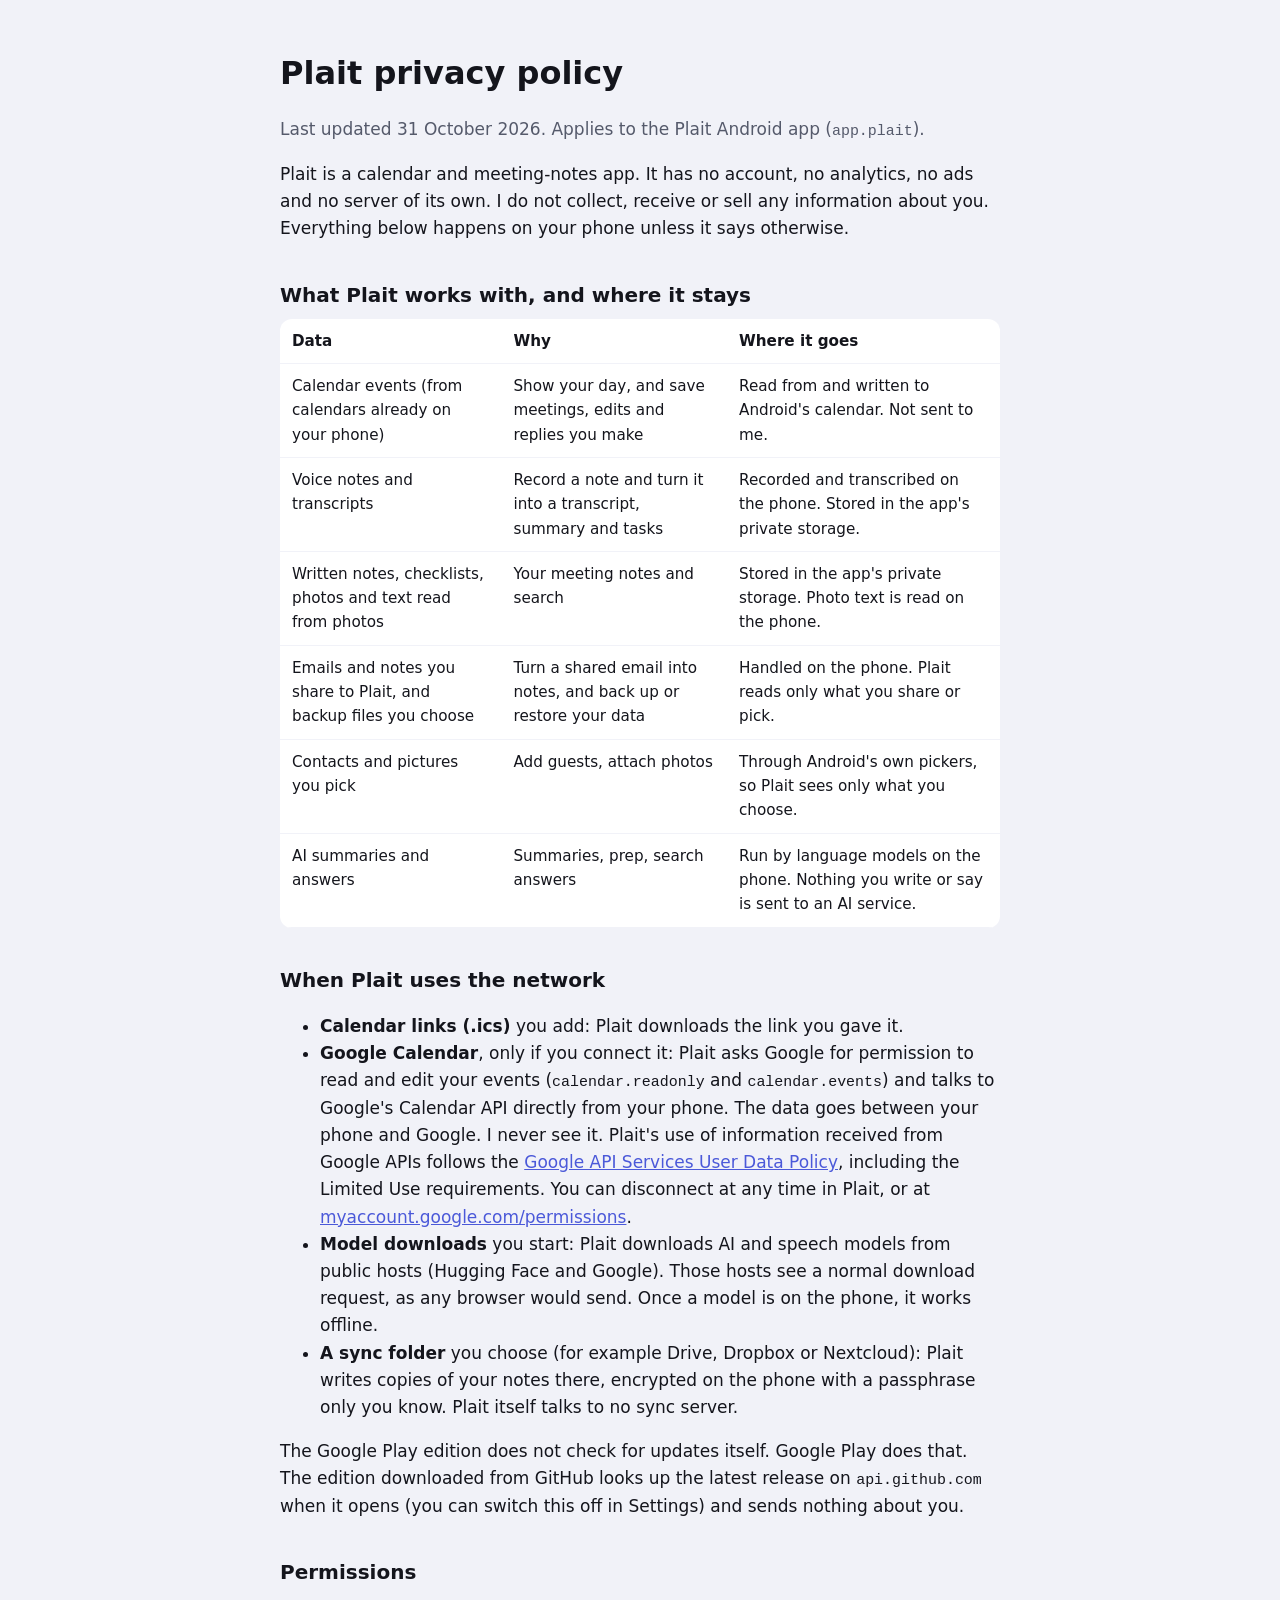
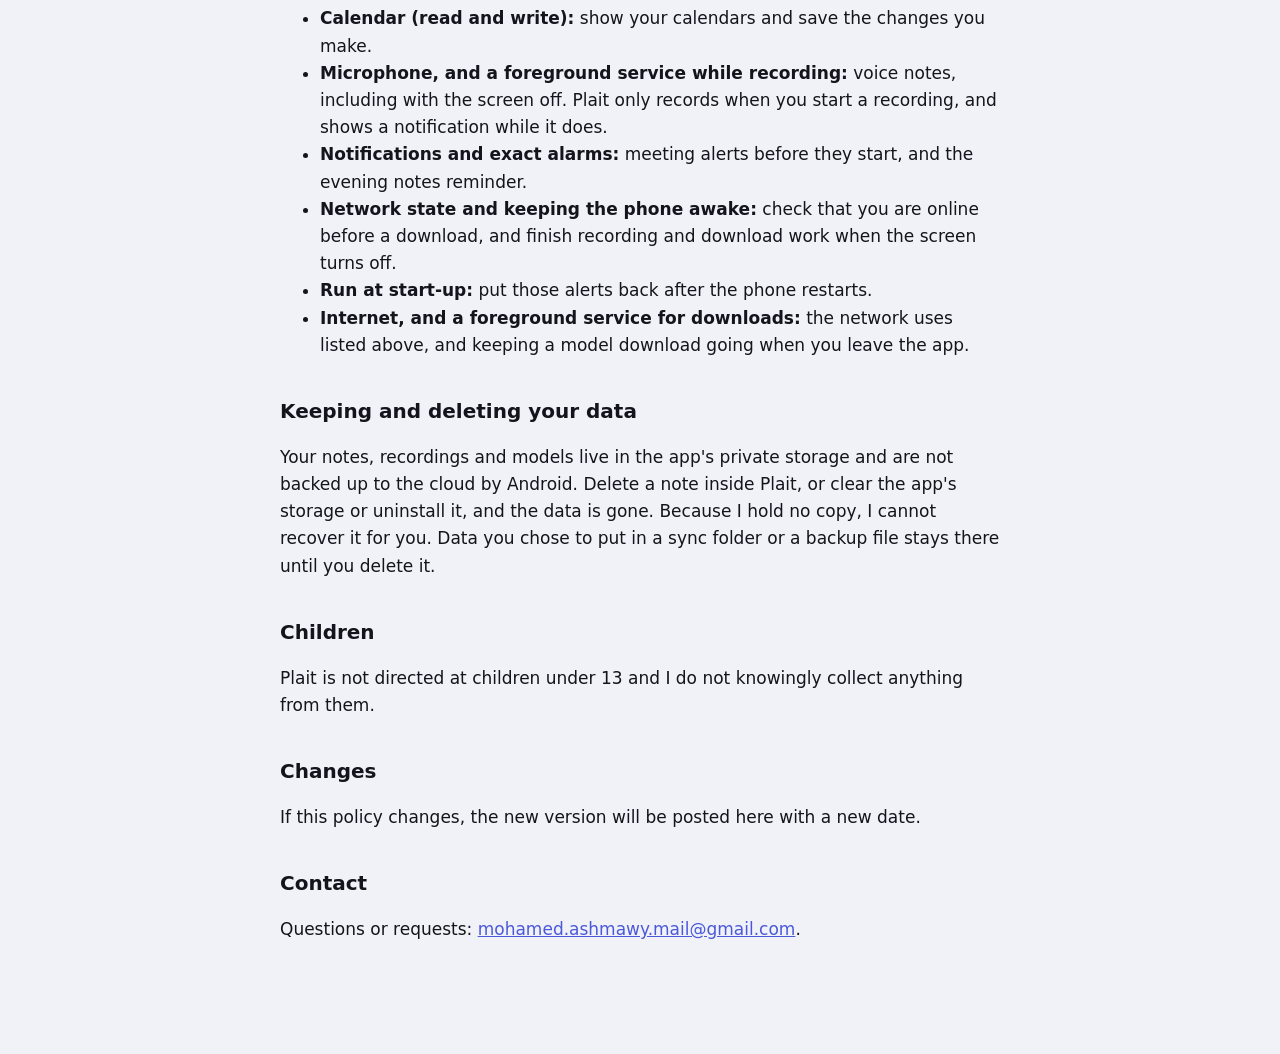
==== docs/privacy.html @ 7e1f2404 "Play edition: no self-updater, privacy page Co-Authored-By: Claude Sonnet 5.5 <noreply@anthropic.com" ====
<!doctype html>
<html lang="en">
<head>
<meta charset="utf-8">
<meta name="viewport" content="width=device-width,initial-scale=1">
<title>Plait privacy policy</title>
<link rel="icon" type="image/svg+xml" href="favicon.svg">
<style>
:root{color-scheme:light dark;--bg:#f1f2f8;--card:#fff;--ink:#14151c;--muted:#555a6b;--indigo:#4b59d9}
@media (prefers-color-scheme:dark){:root{--bg:#0d0e13;--card:#181a22;--ink:#eef0f6;--muted:#bcc1d1;--indigo:#aab4ff}}
body{margin:0;background:var(--bg);color:var(--ink);font:17px/1.6 system-ui,-apple-system,"Segoe UI",Roboto,sans-serif}
main{max-width:720px;margin:0 auto;padding:48px 16px 96px}
h1{font-size:2rem;margin:0 0 4px}h2{font-size:1.25rem;margin:36px 0 8px}
p,li{color:var(--ink)}.muted{color:var(--muted)}
a{color:var(--indigo)}
table{width:100%;border-collapse:collapse;background:var(--card);border-radius:12px;overflow:hidden}
th,td{text-align:left;vertical-align:top;padding:10px 12px;border-bottom:1px solid var(--bg);font-size:.95rem}
code{font-size:.88em}
</style>
</head>
<body>
<main>
<h1>Plait privacy policy</h1>
<p class="muted">Last updated 31 October 2026. Applies to the Plait Android app (<code>app.plait</code>).</p>

<p>Plait is a calendar and meeting-notes app. It has no account, no analytics, no ads and no server of its own. I do not collect, receive or sell any information about you. Everything below happens on your phone unless it says otherwise.</p>

<h2>What Plait works with, and where it stays</h2>
<table>
<tr><th>Data</th><th>Why</th><th>Where it goes</th></tr>
<tr><td>Calendar events (from calendars already on your phone)</td><td>Show your day, and save meetings, edits and replies you make</td><td>Read from and written to Android's calendar. Not sent to me.</td></tr>
<tr><td>Voice notes and transcripts</td><td>Record a note and turn it into a transcript, summary and tasks</td><td>Recorded and transcribed on the phone. Stored in the app's private storage.</td></tr>
<tr><td>Written notes, checklists, photos and text read from photos</td><td>Your meeting notes and search</td><td>Stored in the app's private storage. Photo text is read on the phone.</td></tr>
<tr><td>Emails and notes you share to Plait, and backup files you choose</td><td>Turn a shared email into notes, and back up or restore your data</td><td>Handled on the phone. Plait reads only what you share or pick.</td></tr>
<tr><td>Contacts and pictures you pick</td><td>Add guests, attach photos</td><td>Through Android's own pickers, so Plait sees only what you choose.</td></tr>
<tr><td>AI summaries and answers</td><td>Summaries, prep, search answers</td><td>Run by language models on the phone. Nothing you write or say is sent to an AI service.</td></tr>
</table>

<h2>When Plait uses the network</h2>
<ul>
<li><b>Calendar links (.ics)</b> you add: Plait downloads the link you gave it.</li>
<li><b>Google Calendar</b>, only if you connect it: Plait asks Google for permission to read and edit your events (<code>calendar.readonly</code> and <code>calendar.events</code>) and talks to Google's Calendar API directly from your phone. The data goes between your phone and Google. I never see it. Plait's use of information received from Google APIs follows the <a href="https://developers.google.com/terms/api-services-user-data-policy">Google API Services User Data Policy</a>, including the Limited Use requirements. You can disconnect at any time in Plait, or at <a href="https://myaccount.google.com/permissions">myaccount.google.com/permissions</a>.</li>
<li><b>Model downloads</b> you start: Plait downloads AI and speech models from public hosts (Hugging Face and Google). Those hosts see a normal download request, as any browser would send. Once a model is on the phone, it works offline.</li>
<li><b>A sync folder</b> you choose (for example Drive, Dropbox or Nextcloud): Plait writes copies of your notes there, encrypted on the phone with a passphrase only you know. Plait itself talks to no sync server.</li>
</ul>
<p>The Google Play edition does not check for updates itself. Google Play does that. The edition downloaded from GitHub looks up the latest release on <code>api.github.com</code> when it opens (you can switch this off in Settings) and sends nothing about you.</p>

<h2>Permissions</h2>
<ul>
<li><b>Calendar (read and write):</b> show your calendars and save the changes you make.</li>
<li><b>Microphone, and a foreground service while recording:</b> voice notes, including with the screen off. Plait only records when you start a recording, and shows a notification while it does.</li>
<li><b>Notifications and exact alarms:</b> meeting alerts before they start, and the evening notes reminder.</li>
<li><b>Network state and keeping the phone awake:</b> check that you are online before a download, and finish recording and download work when the screen turns off.</li>
<li><b>Run at start-up:</b> put those alerts back after the phone restarts.</li>
<li><b>Internet, and a foreground service for downloads:</b> the network uses listed above, and keeping a model download going when you leave the app.</li>
</ul>

<h2>Keeping and deleting your data</h2>
<p>Your notes, recordings and models live in the app's private storage and are not backed up to the cloud by Android. Delete a note inside Plait, or clear the app's storage or uninstall it, and the data is gone. Because I hold no copy, I cannot recover it for you. Data you chose to put in a sync folder or a backup file stays there until you delete it.</p>

<h2>Children</h2>
<p>Plait is not directed at children under 13 and I do not knowingly collect anything from them.</p>

<h2>Changes</h2>
<p>If this policy changes, the new version will be posted here with a new date.</p>

<h2>Contact</h2>
<p>Questions or requests: <a href="mailto:mohamed.ashmawy.mail@gmail.com">mohamed.ashmawy.mail@gmail.com</a>.</p>
</main>
</body>
</html>
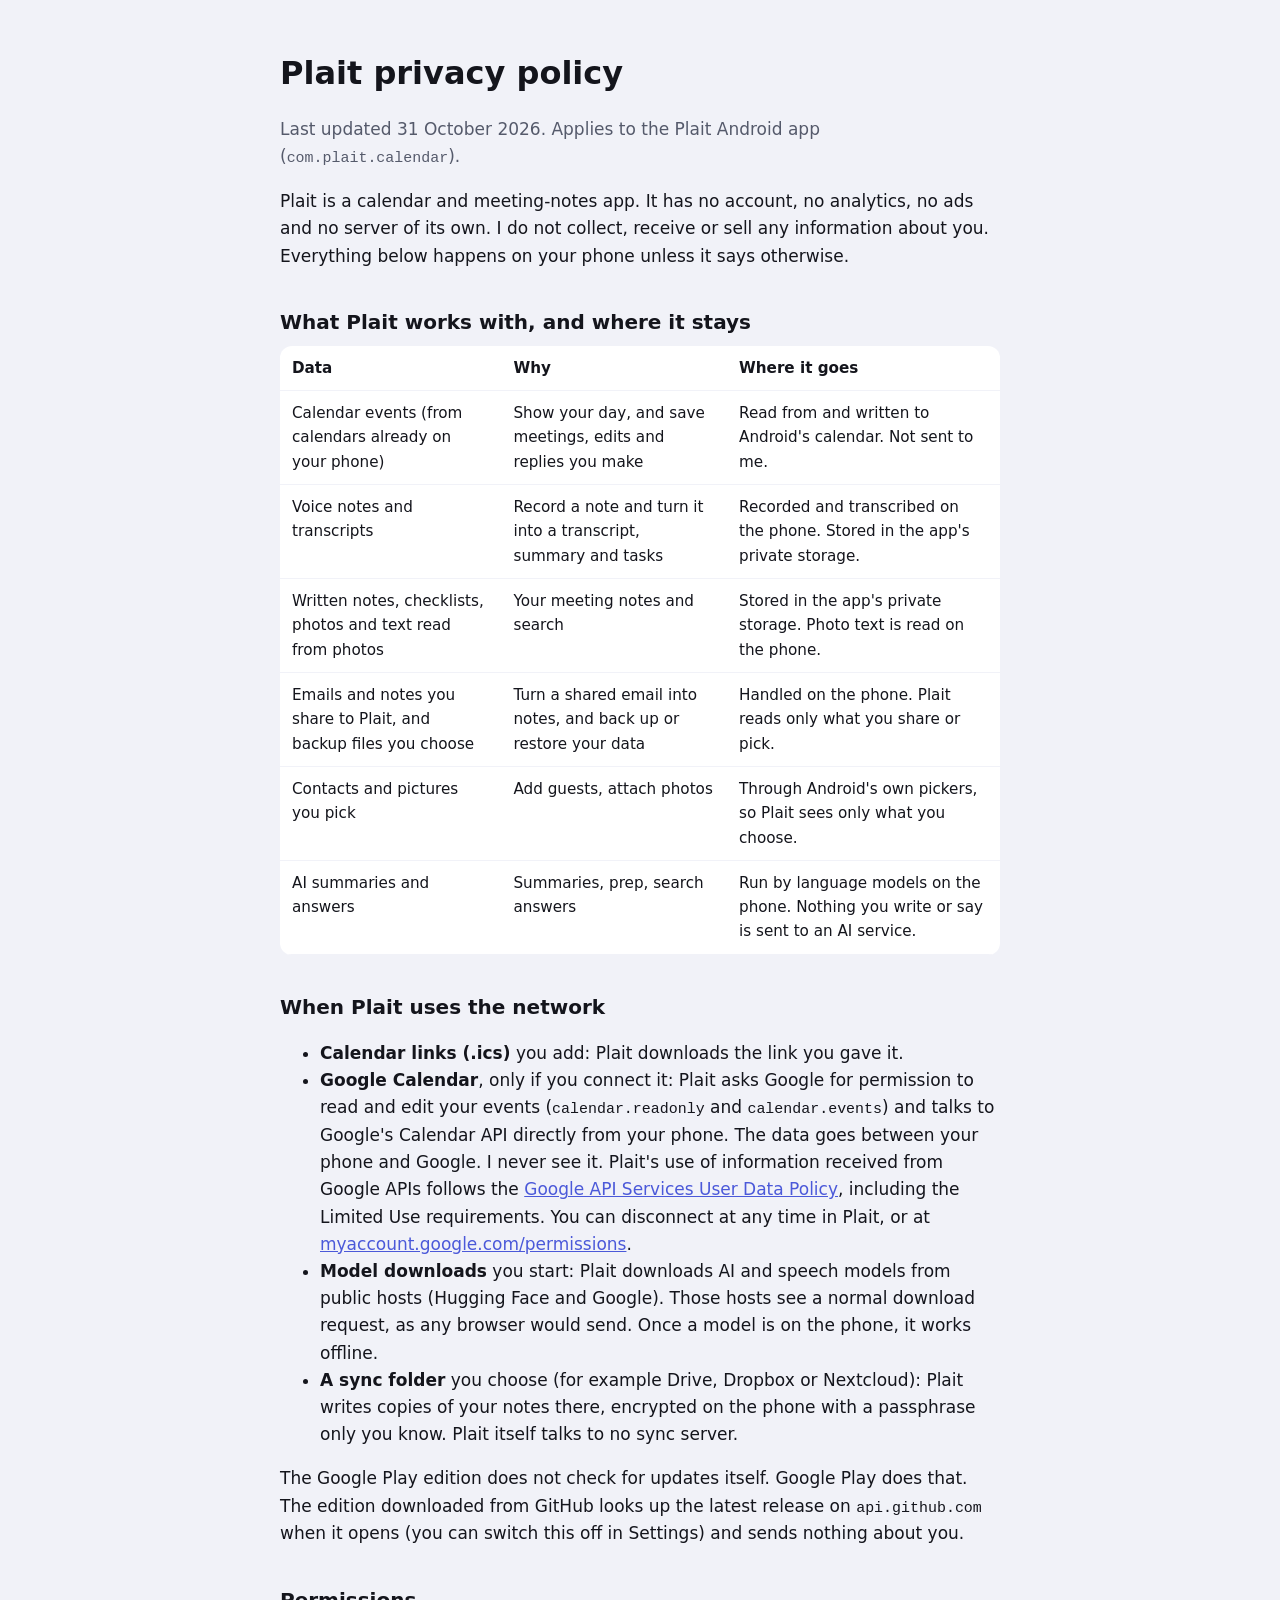
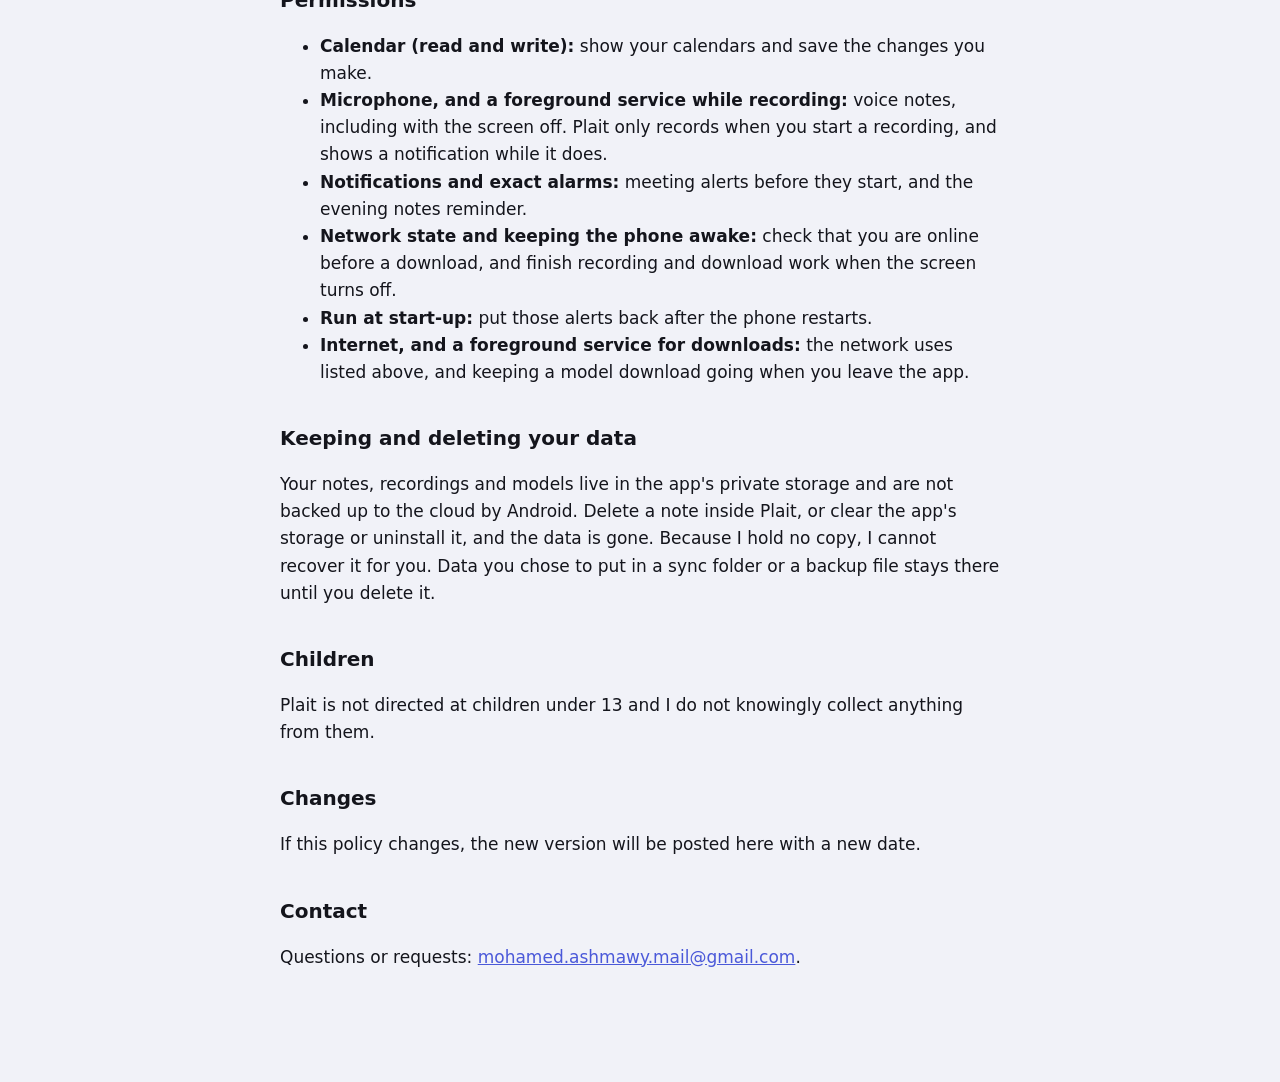
==== commit 4b822da9: "Package name is now com.plait.calendar Co-Authored-By: Claude Sonnet 5.5 <noreply@anthropic.com>" ====
--- a/docs/privacy.html
+++ b/docs/privacy.html
@@ -21,7 +21,7 @@
 <body>
 <main>
 <h1>Plait privacy policy</h1>
-<p class="muted">Last updated 31 October 2026. Applies to the Plait Android app (<code>app.plait</code>).</p>
+<p class="muted">Last updated 31 October 2026. Applies to the Plait Android app (<code>com.plait.calendar</code>).</p>
 
 <p>Plait is a calendar and meeting-notes app. It has no account, no analytics, no ads and no server of its own. I do not collect, receive or sell any information about you. Everything below happens on your phone unless it says otherwise.</p>
 
